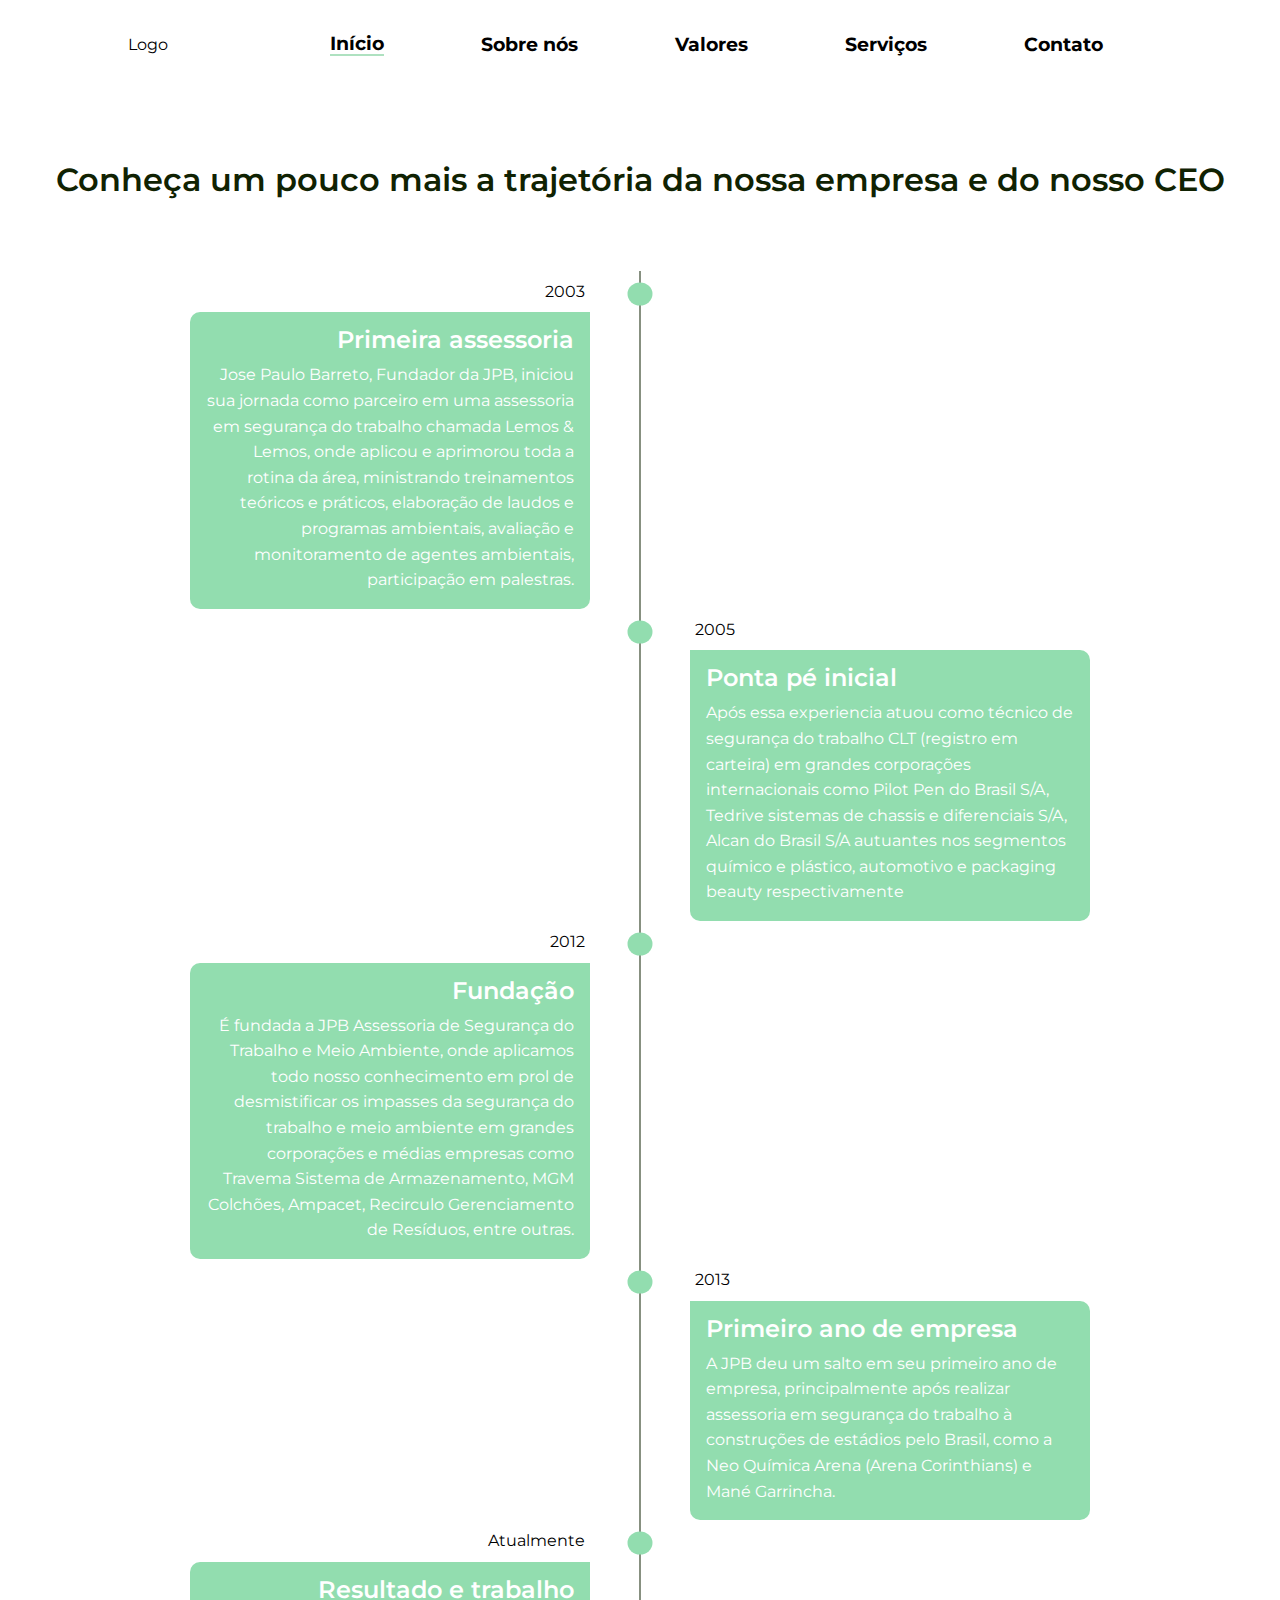
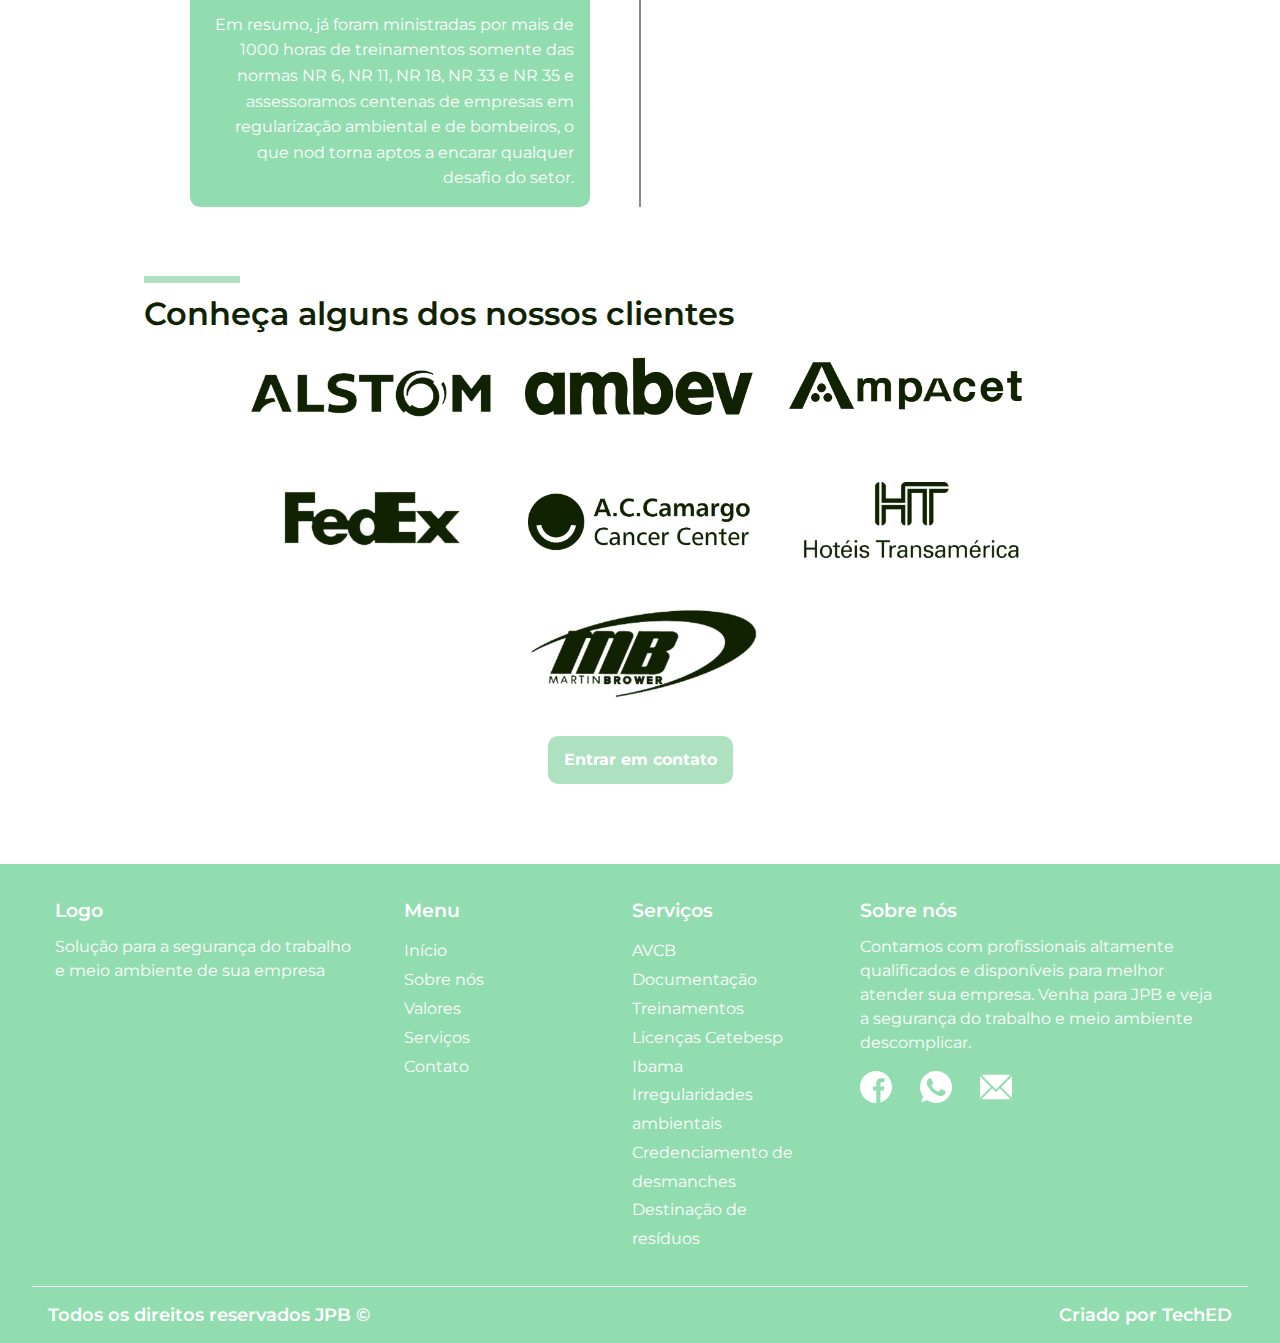
==== about-us.html @ 151aeefc "chore: ajuste no javascript e no footer" ====
<!DOCTYPE html>
<html lang="pt-br">

<head>
    <meta charset="UTF-8">
    <meta name="description"
        content="Segurança do Trabalho e Meio Ambiente é Com a JPB. Treinamentos, Lincenças da Cetesb (Prévia, Instalação, Operação e Dispensa), Ibama, Lei do Desmanche Entre Outros">
    <meta name="keywords" content="HTML, CSS, JavaScript">
    <meta name="author" content="John Doe">
    <meta name="viewport" content="width=device-width, initial-scale=1.0">

    <title>Segurança do Trabalho e Meio Ambiente | JPB</title>

    <!-- Css -->
    <link rel="stylesheet" href="./css/reset.css" />
    <link rel="stylesheet" href="./css/normalize.css" />
    <link rel="stylesheet" href="./css/keyFrame.css" />
    <link rel="stylesheet" href="./css/header.css" />
    <link rel="stylesheet" href="./css/about-us/timeline.css" />
    <link rel="stylesheet" href="./css/about-us/clients.css" />
    <link rel="stylesheet" href="./css/footer.css" />

    <!-- Font -->
    <link rel="preconnect" href="https://fonts.gstatic.com" />
    <link href="https://fonts.googleapis.com/css2?family=Montserrat:wght@400;600;700;800&display=swap"
        rel="stylesheet" />

    <!-- Jquery -->
    <script src="./js/jquery-3.6.0.slim.min.js"></script>

</head>

<body>
    <section class="home" id="home">
        <header class="home__header">
            <a href="" class="menu__logo"><img src="" alt="" />Logo</a>
            <img src="./img/icon/mobile/menu-mobile.svg" alt="" class="menu-mobile">
            <nav class="header__menu">
                <ul class="menu__list">
                    <img src="./img/icon/mobile/close-mobile.svg" class="close-mobile" />
                    <a href="index.html#home" class="list__link active">
                        <li> Início</li>
                    </a>
                    <a href="index.html#about-us" class="list__link">
                        <li> Sobre nós</li>
                    </a>
                    <a href="index.html#value" class="list__link">
                        <li> Valores</li>
                    </a>

                    <li class="list__link service-item">
                        <a href="index.html#service" class="list__link drop-down">Serviços</a>
                        <ul class="sub-list">
                            <a href="home-service.html" class="sub-list__link">
                                <li>Início</li>
                            </a>
                            <a href="avcb.html" class="sub-list__link">
                                <li>AVCB</li>
                            </a>
                            <a href="credenciamento-desmanche.html" class="sub-list__link">
                                <li>Credenciamento de desmanche</li>
                            </a>
                            <a href="destinacao-residuos.html" class="sub-list__link">
                                <li>Destinação de resíduos</li>
                            </a>
                            <a href="documentacao.html" class="sub-list__link">
                                <li>Documentação</li>
                            </a>
                            <a href="treinamento.html" class="sub-list__link">
                                <li>Treinamento</li>
                            </a>
                            <a href="licenca-ibama.html" class="sub-list__link">
                                <li>Licença do Ibama</li>
                            </a>
                            <a href="irregularizacao.html" class="sub-list__link">
                                <li>Irregularidades ambientais</li>
                            </a>
                        </ul>
                    </li>
                    </a>
                    <a href="index.html#contact" class="list__link">
                        <li> Contato</li>
                    </a>
                </ul>
            </nav>
        </header>

        <h2 class="title-pattern title-pattern--timeline">Conheça um pouco mais a trajetória da nossa empresa e do nosso
            CEO</h2>
        <main class="main-content">
            <section class="main-content__timeline">
                <section class="timeline__card">
                    <h2 class="card__data">2003</h2>
                    <section class="card__body">
                        <h2 class="body__title">Primeira assessoria</h2>
                        <p class="body__description">Jose Paulo Barreto, Fundador da JPB, iniciou sua jornada como
                            parceiro em uma assessoria em segurança do trabalho chamada Lemos & Lemos, onde aplicou e
                            aprimorou toda a rotina da área, ministrando treinamentos teóricos e práticos, elaboração de
                            laudos e programas ambientais, avaliação e monitoramento de agentes ambientais, participação
                            em palestras. </p>
                    </section>
                </section>
                <section class="timeline__card">
                    <h2 class="card__data">2005</h2>
                    <section class="card__body">
                        <h2 class="body__title">Ponta pé inicial</h2>
                        <p class="body__description">Após essa experiencia atuou como técnico de segurança do trabalho
                            CLT (registro em carteira) em grandes corporações internacionais como Pilot Pen do Brasil
                            S/A, Tedrive sistemas de chassis e diferenciais S/A, Alcan do Brasil S/A autuantes nos
                            segmentos químico e plástico, automotivo e packaging beauty respectivamente
                        </p>
                    </section>
                </section>
                <section class="timeline__card">
                    <h2 class="card__data">2012</h2>
                    <section class="card__body">
                        <h2 class="body__title">Fundação</h2>
                        <p class="body__description">É fundada a JPB Assessoria de Segurança do Trabalho e Meio
                            Ambiente, onde aplicamos todo nosso conhecimento em prol de desmistificar os impasses da
                            segurança do trabalho e meio ambiente em grandes corporações e médias empresas como Travema
                            Sistema de Armazenamento, MGM Colchões, Ampacet, Recirculo Gerenciamento de Resíduos, entre
                            outras.</p>
                    </section>
                </section>
                <section class="timeline__card">
                    <h2 class="card__data">2013</h2>
                    <section class="card__body">
                        <h2 class="body__title">Primeiro ano de empresa</h2>
                        <p class="body__description">A JPB deu um salto em seu primeiro ano de empresa, principalmente
                            após realizar assessoria em segurança do trabalho à construções de estádios pelo Brasil,
                            como a Neo Química Arena (Arena Corinthians) e Mané Garrincha.</p>
                    </section>
                </section>
                <section class="timeline__card">
                    <h2 class="card__data">Atualmente</h2>
                    <section class="card__body">
                        <h2 class="body__title">Resultado e trabalho</h2>
                        <p class="body__description">Em resumo, já foram ministradas por mais de 1000 horas de
                            treinamentos somente das normas NR 6, NR 11, NR 18, NR 33 e NR 35 e assessoramos centenas de
                            empresas em regularização ambiental e de bombeiros, o que nod torna aptos a encarar qualquer
                            desafio do setor.</p>
                    </section>
                </section>
            </section>
        </main>

        <section class="clients">
            <h2 class="title-pattern title-pattern--clients">Conheça alguns dos nossos clientes</h2>

            <section class="clients__container">
                <img src="./img/clients-brand/altom.png" alt="" class="clients-brand">
                <img src="./img/clients-brand/ambev.png" alt="" class="clients-brand">
                <img src="./img/clients-brand/ampacet.png" alt="" class="clients-brand">
                <img src="./img/clients-brand/feed-ex.png" alt="" class="clients-brand">
                <img src="./img/clients-brand/hospital-acc.png" alt="" class="clients-brand">
                <img src="./img/clients-brand/hoteis-transamerica.png" alt="" class="clients-brand">
                <img src="./img/clients-brand/martim-brower.png" alt="" class="clients-brand">
            </section>


            <a href="index.html#contact" class="button-pattern button-pattern--about-us">Entrar em contato</a>

        </section>

        <footer class="footer">
            <section class="footer__content-menu">

                <section class="content-menu__brand">
                    <h2 class="footer-title">Logo</h2>
                    <p class="brand__description">Solução para a segurança do trabalho e meio ambiente de sua empresa
                    </p>
                    <section class="content-menu__maps">
                        <h2 class="footer-title footer-title--maps">Endereço</h2>
                        <iframe
                            src="https://www.google.com/maps/embed?pb=!1m14!1m8!1m3!1d14643.321153168095!2d-46.396999!3d-23.430497!3m2!1i1024!2i768!4f13.1!3m3!1m2!1s0x94ce628173f02871%3A0x177c3ccf1d4aee9c!2sEstrada%20Mun.%2C%20500%20-%20%C3%81gua%20Chata%2C%20Guarulhos%20-%20SP%2C%2007251-300!5e0!3m2!1spt-BR!2sbr!4v1623853688260!5m2!1spt-BR!2sbr"
                            width="100%" height="100%" allowfullscreen="" loading="lazy"></iframe>
                    </section>
                </section>

                <ul class="content-menu__list-menu">
                    <h2 class="footer-title">Menu</h2>
                    <a href="#home" class="list-menu__link list-menu__link--footer">
                        <li>Início</li>
                    </a>
                    <a href="#about-us" class="list-menu__link list-menu__link--footer">
                        <li>Sobre nós</li>
                    </a>
                    <a href="#value" class="list-menu__link list-menu__link--footer">
                        <li>Valores</li>
                    </a>
                    <a href="#service" class="list-menu__link list-menu__link--footer">
                        <li>Serviços</li>
                    </a>
                    <a href="#contact" class="list-menu__link list-menu__link--footer">
                        <li>Contato</li>
                    </a>
                </ul>

                <ul class="content-menu__list-menu content-menu__list-menu--footer">
                    <h2 class="footer-title">Serviços</h2>
                    <a href="avcb.html" class="list-menu__link list-menu__link--footer">
                        <li>AVCB</li>
                    </a>
                    <a href="documentacao.html" class="list-menu__link list-menu__link--footer">
                        <li>Documentação</li>
                    </a>
                    <a href="treinamento.html" class="list-menu__link list-menu__link--footer">
                        <li>Treinamentos</li>
                    </a>
                    <a href="licenca-cetesb.html" class="list-menu__link list-menu__link--footer">
                        <li>Licenças Cetebesp</li>
                    </a>
                    <a href="licenca-ibama.html" class="list-menu__link list-menu__link--footer">
                        <li>Ibama</li>
                    </a>
                    <a href="irregularizacao.html" class="list-menu__link list-menu__link--footer">
                        <li>Irregularidades ambientais</li>
                    </a>
                    <a href="credenciamento-desmanche.html" class="list-menu__link list-menu__link--footer">
                        <li>Credenciamento de desmanches</li>
                    </a>
                    <a href="destinacao-residuos.html" class="list-menu__link list-menu__link--footer">
                        <li>Destinação de resíduos</li>
                    </a>
                </ul>

                <section class="content-menu__social">
                    <h2 class="footer-title">Sobre nós</h2>
                    <p class="social-description">Contamos com profissionais altamente qualificados e
                        disponíveis para melhor atender sua empresa. Venha para JPB e veja a segurança do trabalho e
                        meio
                        ambiente descomplicar.
                    </p>

                    <section class="info__container-social info__container-social--footer">
                        <a href="">
                            <img src="./img/icon/contact/facebook.svg" alt="" class="social__icon social__icon--footer">
                        </a>
                        <a href="">
                            <img src="./img/icon/contact/whatsapp.svg" alt="" class="social__icon social__icon--footer">
                        </a>
                        <a href="">
                            <img src="./img/icon/contact/email.svg" alt="" class="social__icon social__icon--footer">
                        </a>
                    </section>

                </section>
            </section>

            <section class="footer__copyright">
                <h3 class="footer-copy">Todos os direitos reservados JPB &#169;</h3>
                <a href="https://teched.net.br" class="footer-copy" target="_blank">Criado por TechED</a>
            </section>
        </footer>

        <script src="./js/menu-mobile.js"></script>

</body>

</html>
---- css/keyFrame.css ----
@keyframes opacity-animation {
    0% {
        opacity: 0;
    }
    100% {
        opacity: 1;
    }
}

@keyframes slide-top {
    0% {
        -webkit-transform: translateY(-100px);
        transform: translateY(-100px);
        opacity: 0;
    }
    100% {
        -webkit-transform: translateY(0);
        transform: translateY(0);
        display: inherit;
    }
}

@keyframes slide-bottom {
    0% {
        -webkit-transform: translateY(100px);
        transform: translateY(100px);
    }
    100% {
        -webkit-transform: translateY(0);
        transform: translateY(0);
    }
}

@keyframes slide-bottom-position {
    0% {
        -webkit-top: 80%;
        top: 80%;
    }
    100% {
        -webkit-top: 93%;
        top: 93%;
    }
}

@keyframes slide-fwd-top {
    0% {
        transform: translateZ(160px) translateY(-100px);
    }
    100% {
        transform: translateZ(0) translateY(0);
    }
}

@keyframes tracking-in-expand-fwd {
    0% {
        letter-spacing: -0.5em;
        -webkit-transform: translateZ(-700px);
        transform: translateZ(-700px);
        opacity: 0;
    }
    40% {
        opacity: 0.6;
    }
    100% {
        -webkit-transform: translateZ(0);
        transform: translateZ(0);
        opacity: 1;
    }
}

@keyframes focus-in-expand {
    0% {
        letter-spacing: -0.5em;
        -webkit-filter: blur(12px);
        filter: blur(12px);
        opacity: 0;
    }
    100% {
        -webkit-filter: blur(0px);
        filter: blur(0px);
        opacity: 1;
    }
}

@keyframes slide-left {
    0% {
        -webkit-transform: translateX(-100px);
        transform: translateX(-100px);
    }
    100% {
        -webkit-transform: translateX(0);
        transform: translateX(0);
    }
}

@keyframes slide-right {
    0% {
        -webkit-transform: translateX(35px);
        transform: translateX(35px);
    }
    100% {
        -webkit-transform: translateX(0);
        transform: translateX(0);
    }
}

@media only screen and (max-width: 900px) {
    @keyframes slide-fwd-top {
        0% {
            transform: translateZ(110px) translateY(-10px);
        }
        100% {
            transform: translateZ(0) translateY(0);
        }
    }
}
---- css/header.css ----
.home {
    width: 100%;
    height: 100%;
    position: relative;
}

.home__header {
    width: 80%;
    height: 10%;
    margin: 0 auto;
    display: flex;
    align-items: center;
    justify-content: space-between;
}

.home__header--fixed {
    position: fixed;
    top: 0;
    left: 0;
    width: 100%;
    background-color: #fff;
    padding: 0 1rem;
    z-index: 1;
    animation: opacity-animation 1s ease-in-out alternate;
    box-shadow: rgba(50, 50, 93, 0.25) 0px 6px 12px -2px, rgba(0, 0, 0, 0.3) 0px 3px 7px -3px;
}

.menu__logo {
    width: 10%;
}

.header__menu {
    width: 85%;
    height: 100%;
}

.menu__list {
    width: 100%;
    min-width: 38rem;
    height: 100%;
    display: flex;
    align-items: center;
    justify-content: space-around;
    position: relative;
}

.list__link {
    font-size: 1.2rem;
    font-weight: 700;
}

.menu-mobile, .close-mobile {
    display: none;
}

.service-item {
    position: relative;
}

.sub-list {
    display: none;
    box-sizing: border-box;
    width: 20rem;
    height: auto;
    padding: 1rem;
    box-shadow: rgba(0, 0, 0, 0.1) 0px 4px 12px;
    border-radius: 15px;
    background-color: #fff;
    position: absolute;
    top: 1.5rem;
    left: 0;
    z-index: 1;
}

.sub-list__link {
    line-height: 2rem;
}

.sub-list__link li {
    transition: all .5s ease;
    border-left: 2px solid #fff;
    font-weight: normal;
    font-size: 1rem;
}

.sub-list__link li:hover {
    padding-left: 5px;
    border-left: 2px solid #102202;
    font-weight: 600;
}

@media only screen and (max-width: 900px) {
    .home {
        background-image: url(../img/background-home-mobile.png);
    }
    .home__header {
        width: 90%;
    }
    .header__menu {
        position: fixed;
        right: -9999px;
        top: 0;
        background-color: #fff;
        z-index: 1;
        transition: all 1s ease-in-out;
        box-shadow: rgba(60, 64, 67, 0.3) 0px 1px 2px 0px, rgba(60, 64, 67, 0.15) 0px 1px 3px 1px;
        z-index: 1;
    }
    .menu-mobile {
        display: inherit;
        width: 2.5rem;
    }
    .close-mobile {
        display: inherit;
        width: 1.3rem;
        position: absolute;
        left: 1.7rem;
        top: 1.7rem;
    }
    .home__header--fixed {
        box-sizing: border-box;
        width: 100%;
        padding: 0 1rem;
    }
    .menu__list {
        width: 100%;
        min-width: auto;
        height: 100%;
        flex-direction: column;
        background-color: #fff;
        position: relative;
    }
}
---- css/about-us/timeline.css ----
.title-pattern--timeline {
    text-align: center;
    margin: 5rem auto;
    -webkit-animation: focus-in-expand 1s cubic-bezier(0.250, 0.460, 0.450, 0.940) both;
    animation: focus-in-expand 1s cubic-bezier(0.250, 0.460, 0.450, 0.940) both;
}

.title-pattern--timeline::before {
    display: none;
}

.main-content__timeline {
    width: 900px;
    height: auto;
    position: relative;
    -webkit-animation: slide-fwd-top 0.45s cubic-bezier(0.250, 0.460, 0.450, 0.940) both;
    animation: slide-fwd-top 0.45s cubic-bezier(0.250, 0.460, 0.450, 0.940) both;
}

.main-content__timeline::before {
    content: '';
    width: 1px;
    height: 100%;
    position: absolute;
    top: 0;
    left: 50%;
    transform: translateX(-50%);
    background-color: #102202;
}

.timeline__card {
    width: 25rem;
    height: auto;
    position: relative;
}

.timeline__card::after {
    content: '';
    width: 25px;
    height: 23px;
    border-radius: 50%;
    background-color: #92ddaf;
    position: absolute;
    top: 0;
    right: 0;
}

.timeline__card:nth-child(odd)::after {
    transform: translate(50%, 50%);
    right: -50px;
}

.timeline__card:nth-child(even)::after {
    transform: translate(50%, 50%);
    left: -75px;
}

.timeline__card:nth-child(odd) {
    float: left;
    clear: both;
}

.timeline__card:nth-child(odd) .card__body {
    border-radius: 10px 0 10px 10px;
    text-align: right;
}

.timeline__card:nth-child(even) .card__body {
    border-radius: 0 10px 10px 10px;
}

.timeline__card:nth-child(even) {
    float: right;
    clear: both;
}

.card__data {
    margin: .8rem 5px;
}

.timeline__card:nth-child(odd) .card__data {
    text-align: right;
}

.card__body {
    box-sizing: border-box;
    width: 100%;
    height: 95%;
    padding: 1rem;
    color: #fff;
    background-color: #92ddaf;
}

.body__title {
    font-size: 1.5rem;
    font-weight: 600;
    margin-bottom: 10px;
}

.body__description {
    font-size: 1rem;
    line-height: 1.6rem;
}

@media only screen and (max-width: 920px) {
    .main-content__timeline {
        width: 100%;
        height: auto;
        display: flex;
        flex-direction: column;
        justify-content: center;
        align-items: center;
        gap: 1rem 0;
    }
    .main-content__timeline::before {
        display: none;
    }
    .timeline__card {
        width: 95%;
    }
    .card__data {
        font-size: 1rem;
    }
    .timeline__card::after {
        display: none;
    }
    .timeline__card:nth-child(odd), .timeline__card:nth-child(even) {
        float: none;
    }
    .timeline__card:nth-child(odd) .card__body, .timeline__card:nth-child(even) .card__body {
        border-radius: 10px;
        text-align: left;
    }
    .timeline__card:nth-child(odd) .card__data {
        text-align: left;
    }
    .title-pattern--timeline, .title-pattern--clients {
        font-size: 1.5rem;
        line-height: 1.8rem;
        text-align: center;
        margin: 1rem auto;
        animation: none;
    }
}
---- css/about-us/clients.css ----
.clients {
    box-sizing: border-box;
    width: 80%;
    height: auto;
    padding: 1rem;
    margin: 2rem auto;
}

.clients__container {
    width: 100%;
    height: auto;
    display: flex;
    flex-wrap: wrap;
    justify-content: center;
    align-items: center;
    gap: 1.8rem;
}

.clients-brand {
    width: 15rem;
    transition: all .5s ease-in-out;
}

.clients-brand:hover {
    cursor: pointer;
    transform: scale(1.2);
}

.button-pattern--about-us {
    border-radius: 10px;
    margin: 2rem auto;
}

@media only screen and (max-width: 920px) {
    .title-pattern--clients::before {
        display: none;
    }
    .clients-brand {
        width: 10rem;
    }
    .clients {
        padding: 0;
        margin: 2rem auto;
    }
}
---- css/footer.css ----
.footer {
    width: 100%;
    height: auto;
    line-height: 1.5rem;
    color: #fff;
    background-color: #92ddaf;
}

.footer-title {
    font-size: 1.2rem;
    font-weight: 600;
    margin-bottom: .8rem;
}

.footer-title--maps {
    margin: 0;
    margin-top: .8rem;
    display: none;
}

.content-menu__maps {
    width: 100%;
    height: 100%;
}

.footer__content-menu {
    box-sizing: border-box;
    width: 95%;
    height: auto;
    padding: 2rem 0;
    margin: 0 auto;
    display: flex;
    align-items: baseline;
    justify-content: space-around;
}

.content-menu__brand {
    width: 25%;
    height: auto;
}

.content-menu__list-menu {
    width: 15%;
    line-height: 1.8rem;
}

.content-menu__social {
    width: 30%;
}

.info__container-social--footer {
    width: 100%;
    padding: 1rem 0;
    justify-content: flex-start;
}

.social__icon--footer {
    width: 2rem;
    margin-right: 1.5rem;
}

.footer__copyright {
    box-sizing: border-box;
    width: 95%;
    margin: 0 auto;
    padding: 1rem;
    display: flex;
    justify-content: space-between;
    text-align: center;
    border-top: 1px solid #fff;
}

.footer-copy {
    font-size: 1.1rem;
    font-weight: 600;
}

@media only screen and (max-width: 900px) {
    .footer-title {
        width: 100%;
        margin: .2rem 0;
    }
    .brand__description {
        font-size: 1rem;
    }
    .list-menu__link--footer {
        font-size: 1rem;
    }
    .footer__content-menu {
        padding: 1rem 0;
        flex-direction: column;
        align-items: center;
        justify-content: center;
    }
    .content-menu__brand {
        width: 100%;
    }
    .content-menu__list-menu {
        width: 100%;
        display: flex;
        flex-wrap: wrap;
        justify-content: flex-start;
        gap: 0 1rem;
    }
    .footer-title--maps {
        display: inherit;
    }
    .content-menu__maps {
        height: auto;
    }
    .footer-copy {
        font-size: 1rem;
    }
    .content-menu__social {
        width: 100%;
    }
    .info__container-social--footer {
        justify-content: space-around;
    }
    .footer__copyright {
        flex-direction: column;
        padding: 1rem 0;
    }
    .content-menu__list-menu--footer {
        justify-content: space-between;
    }
    .list-menu__link--footer:nth-child(3) {
        order: 7;
    }
    .list-menu__link--footer:nth-child(7) {
        order: 1;
    }
    .social-description {
        font-size: 1rem;
    }
}
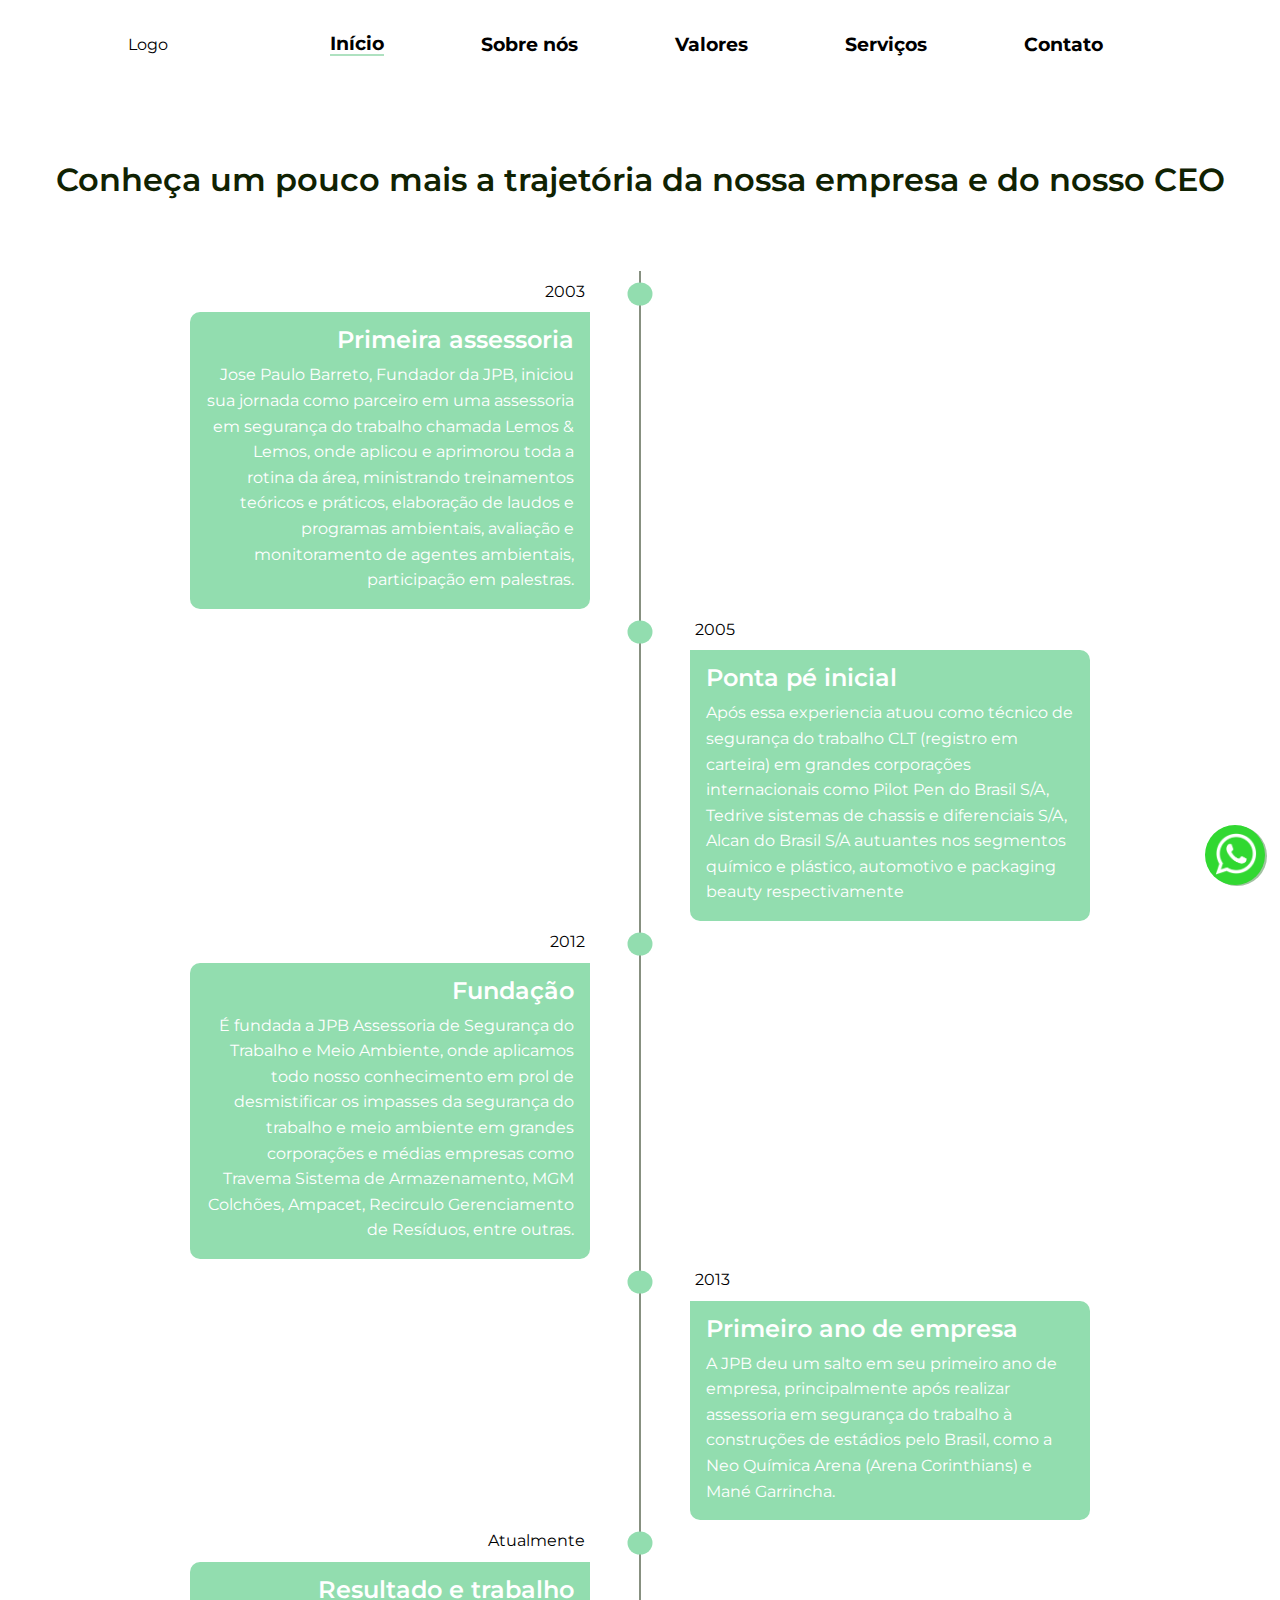
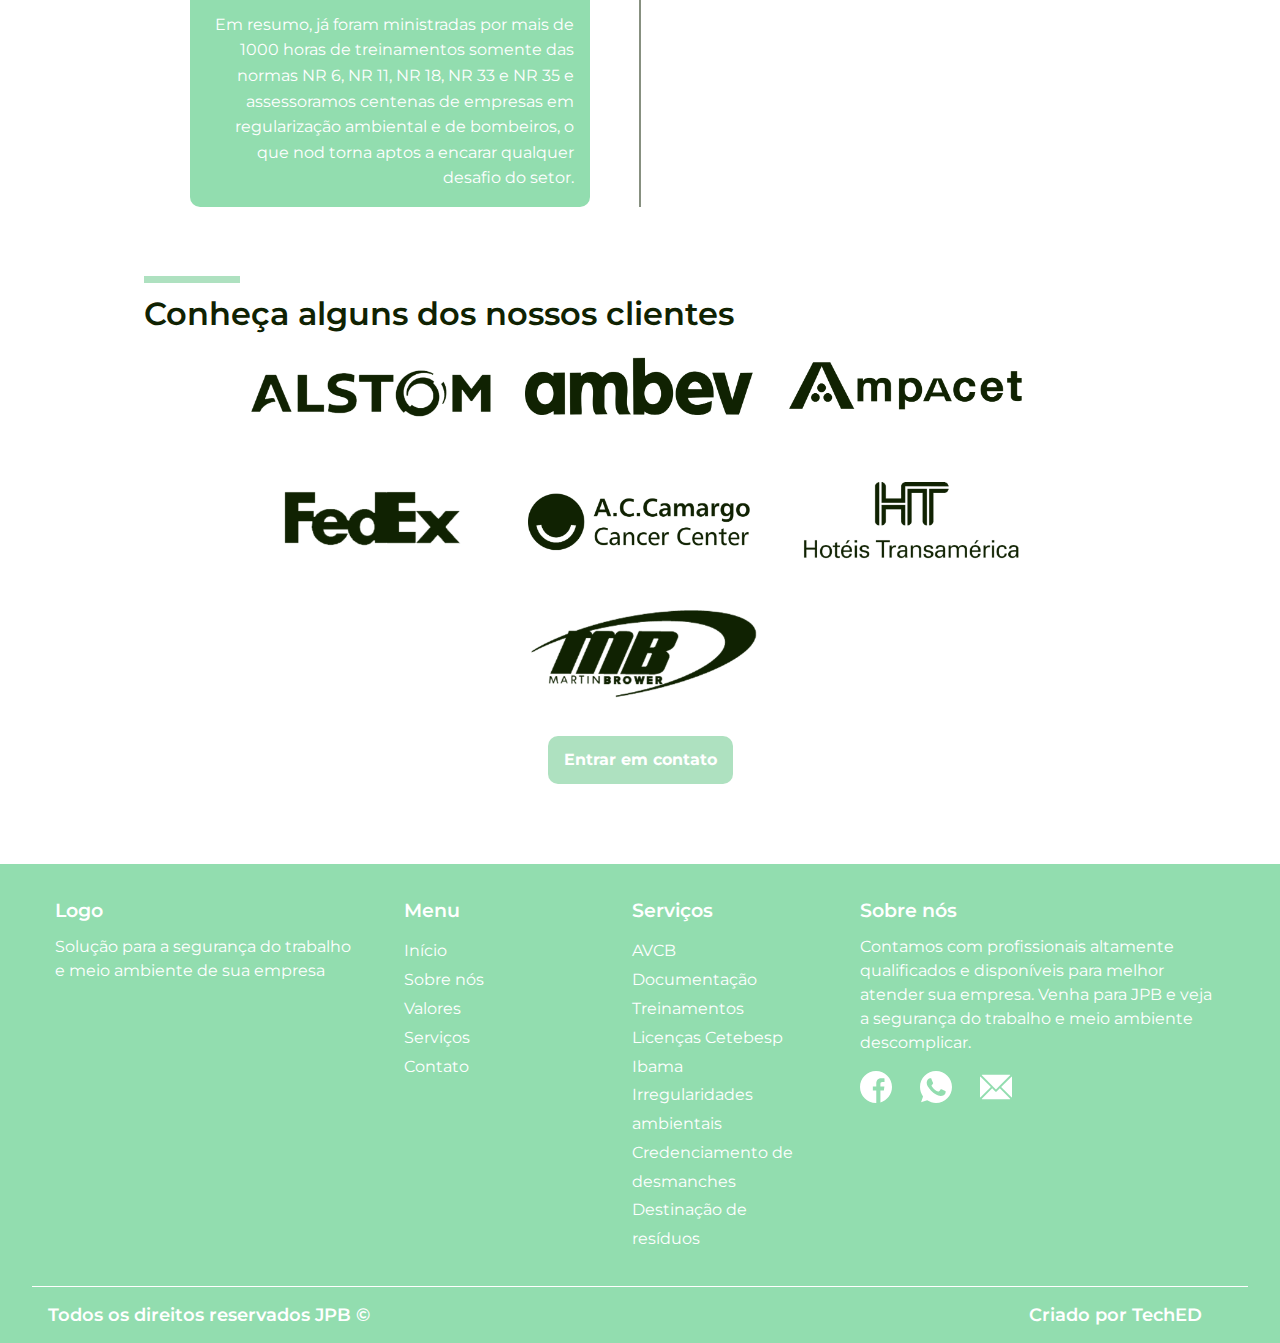
==== commit 94db157e: "adquações textos e SEO" ====
--- a/about-us.html
+++ b/about-us.html
@@ -5,8 +5,8 @@
     <meta charset="UTF-8">
     <meta name="description"
         content="Segurança do Trabalho e Meio Ambiente é Com a JPB. Treinamentos, Lincenças da Cetesb (Prévia, Instalação, Operação e Dispensa), Ibama, Lei do Desmanche Entre Outros">
-    <meta name="keywords" content="HTML, CSS, JavaScript">
-    <meta name="author" content="John Doe">
+    <meta name="keywords" content="JPB Seguran do Trabalho e Meio Ambiente">
+    <meta name="author" content="TechED">
     <meta name="viewport" content="width=device-width, initial-scale=1.0">
 
     <title>Segurança do Trabalho e Meio Ambiente | JPB</title>
@@ -63,16 +63,16 @@
                             <a href="destinacao-residuos.html" class="sub-list__link">
                                 <li>Destinação de resíduos</li>
                             </a>
-                            <a href="documentacao.html" class="sub-list__link">
+                            <a href="documentacao-seguranca-trabalho.html" class="sub-list__link">
                                 <li>Documentação</li>
                             </a>
-                            <a href="treinamento.html" class="sub-list__link">
+                            <a href="treinamento-seguranca-trabalho.html" class="sub-list__link">
                                 <li>Treinamento</li>
                             </a>
                             <a href="licenca-ibama.html" class="sub-list__link">
                                 <li>Licença do Ibama</li>
                             </a>
-                            <a href="irregularizacao.html" class="sub-list__link">
+                            <a href="irregularidade-ambiental.html" class="sub-list__link">
                                 <li>Irregularidades ambientais</li>
                             </a>
                         </ul>
@@ -201,10 +201,10 @@
                     <a href="avcb.html" class="list-menu__link list-menu__link--footer">
                         <li>AVCB</li>
                     </a>
-                    <a href="documentacao.html" class="list-menu__link list-menu__link--footer">
+                    <a href="documentacao-seguranca-trabalho.html" class="list-menu__link list-menu__link--footer">
                         <li>Documentação</li>
                     </a>
-                    <a href="treinamento.html" class="list-menu__link list-menu__link--footer">
+                    <a href="treinamento-seguranca-trabalho.html" class="list-menu__link list-menu__link--footer">
                         <li>Treinamentos</li>
                     </a>
                     <a href="licenca-cetesb.html" class="list-menu__link list-menu__link--footer">
@@ -213,7 +213,7 @@
                     <a href="licenca-ibama.html" class="list-menu__link list-menu__link--footer">
                         <li>Ibama</li>
                     </a>
-                    <a href="irregularizacao.html" class="list-menu__link list-menu__link--footer">
+                    <a href="irregularidade-ambiental.html" class="list-menu__link list-menu__link--footer">
                         <li>Irregularidades ambientais</li>
                     </a>
                     <a href="credenciamento-desmanche.html" class="list-menu__link list-menu__link--footer">
@@ -253,6 +253,8 @@
             </section>
         </footer>
 
+        <div class="whatsapp-tag"></div>
+
         <script src="./js/menu-mobile.js"></script>
 
 </body>
--- a/css/footer.css
+++ b/css/footer.css
@@ -70,6 +70,10 @@
     border-top: 1px solid #fff;
 }
 
+.footer__copyright > a{
+    padding-right: 30px;
+}
+
 .footer-copy {
     font-size: 1.1rem;
     font-weight: 600;
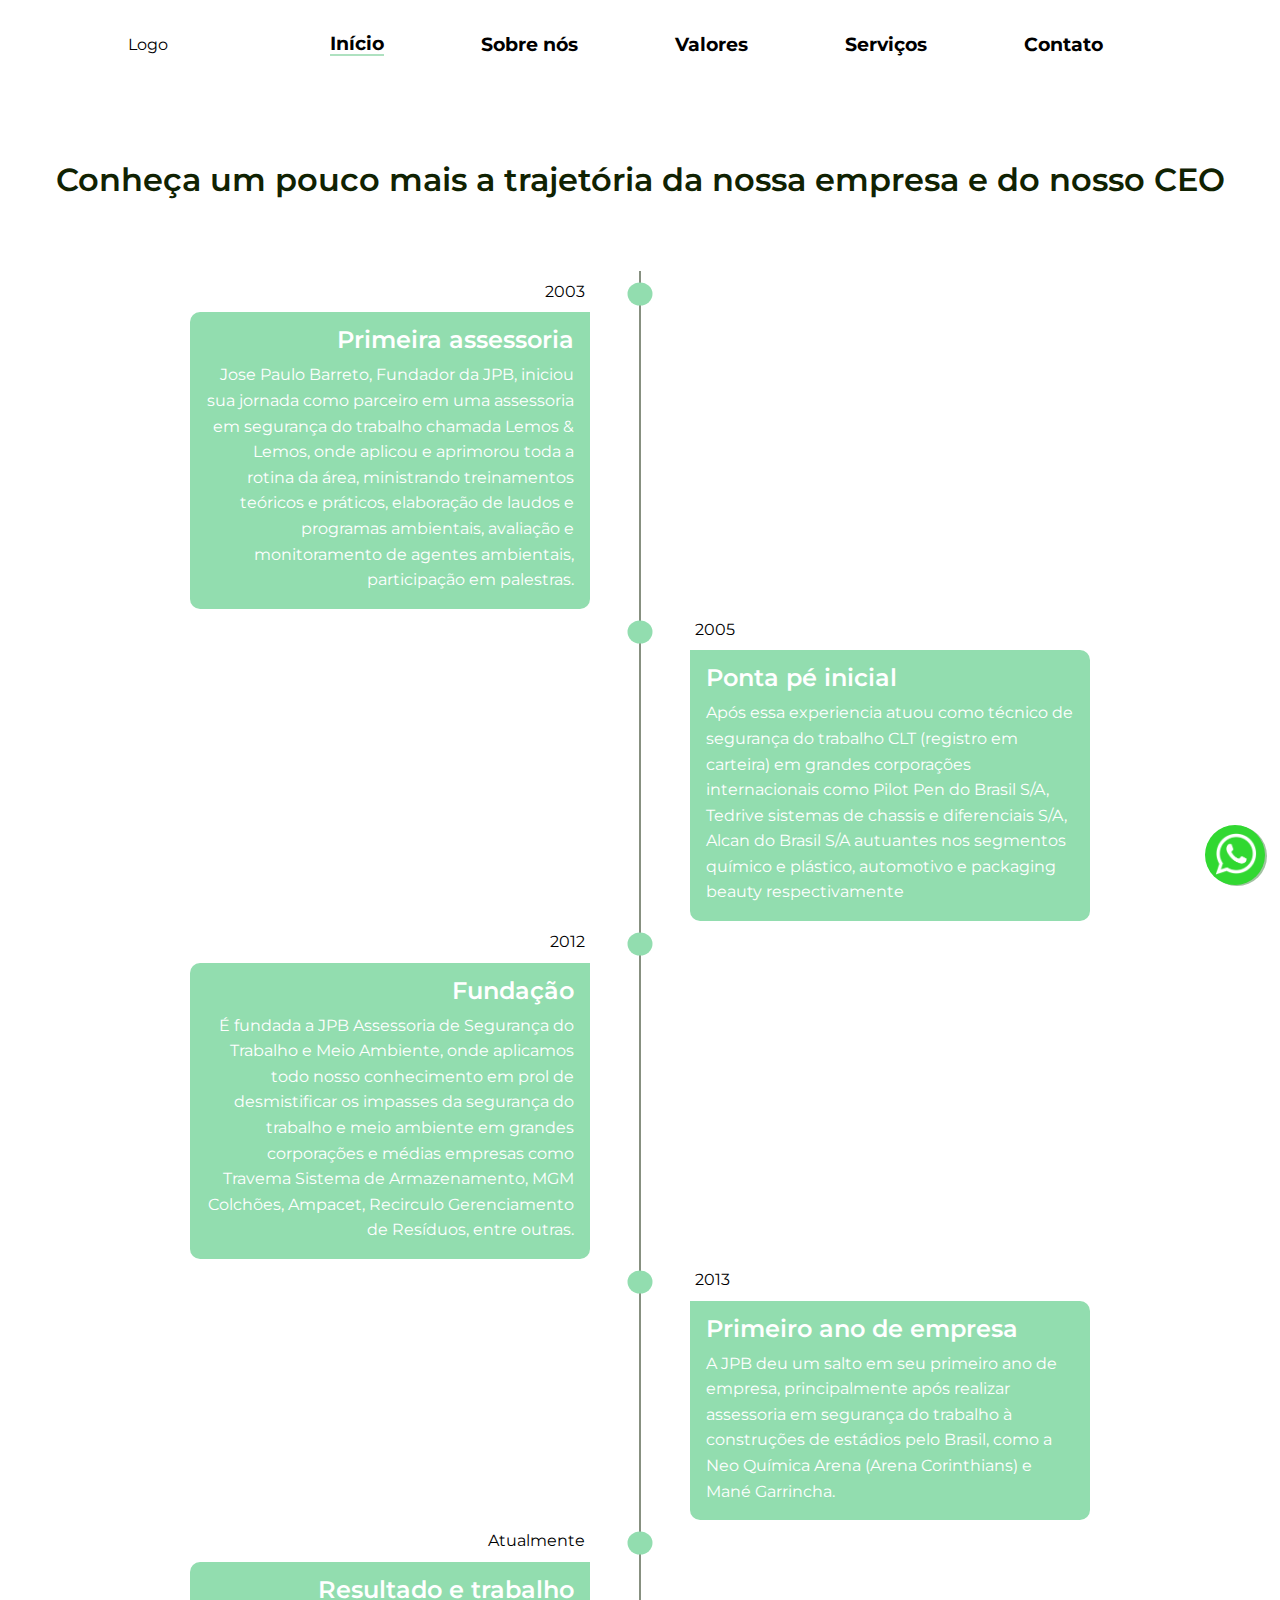
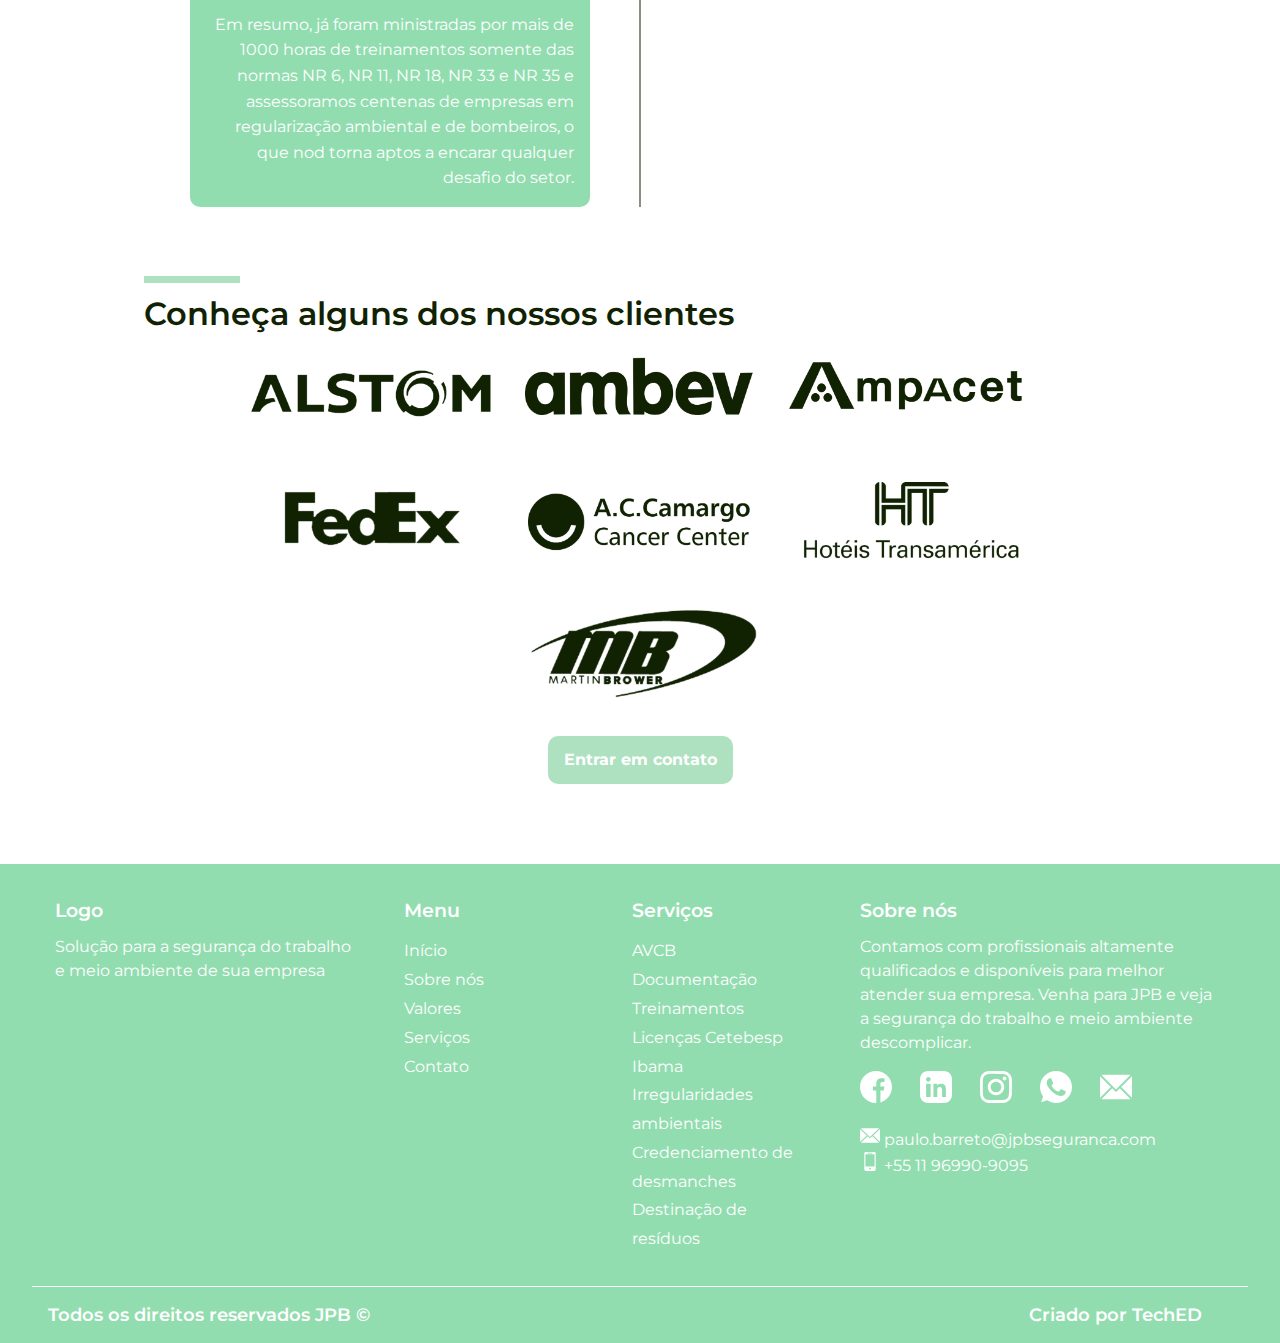
==== commit 9e0cd127: "adicionando robot.txt e redes sociais" ====
--- a/about-us.html
+++ b/about-us.html
@@ -233,17 +233,34 @@
                     </p>
 
                     <section class="info__container-social info__container-social--footer">
-                        <a href="">
+                        <a href="https://www.facebook.com/JPB-108617468153739" target="blank">
                             <img src="./img/icon/contact/facebook.svg" alt="" class="social__icon social__icon--footer">
                         </a>
-                        <a href="">
+                        <a href="https://www.linkedin.com/company/jpb-seguran%C3%A7a-do-trabalho/about/?viewAsMember=true" target="blank">
+                            <img src="./img/icon/contact/linkedin.svg" alt="" class="social__icon social__icon--footer">
+                        </a>
+                        <a href="https://www.instagram.com/jpbseguranca/" target="blank">
+                            <img src="./img/icon/contact/instagram.svg" alt="" class="social__icon social__icon--footer">
+                        </a>
+                        <a href="tel:+5511969909095" target="blank">
                             <img src="./img/icon/contact/whatsapp.svg" alt="" class="social__icon social__icon--footer">
                         </a>
-                        <a href="">
+                        <a href="mailto:paulo.barreto@jpbseguranca.com" target="blank">
                             <img src="./img/icon/contact/email.svg" alt="" class="social__icon social__icon--footer">
                         </a>
                     </section>
-
+                    <div class="links-written">
+                        <a href="mailto:paulo.barreto@jpbseguranca.com">
+                            <img src="./img/icon/contact/email.svg" alt="" class="email-written-icon">
+                            <span>paulo.barreto@jpbseguranca.com</span>
+                        </a>
+                    </div>
+                    <div class="links-written">
+                        <a href="tel:+5511969909095" >
+                            <img src="./img/icon/contact/cell-phone.svg" alt="" class="phone-written-icon">
+                            <span>+55 11 96990-9095</span>
+                        </a>
+                    </div>
                 </section>
             </section>
 
--- a/css/keyFrame.css
+++ b/css/keyFrame.css
@@ -104,6 +104,21 @@
     }
 }
 
+@keyframes message-status-animation {
+    0% {
+        display: initial;
+        opacity: 1;
+    }
+    75% {
+        display: initial;
+        opacity: 1;
+    }
+    100% {
+        opacity: 0;
+        display: none;
+    }
+}
+
 @media only screen and (max-width: 900px) {
     @keyframes slide-fwd-top {
         0% {
--- a/css/footer.css
+++ b/css/footer.css
@@ -79,6 +79,16 @@
     font-weight: 600;
 }
 
+.email-written-icon{
+    width: 1.2rem;
+}
+.phone-written-icon{
+    width: 1.2rem;
+}
+.links-written{
+    width: 100%;
+}
+
 @media only screen and (max-width: 900px) {
     .footer-title {
         width: 100%;
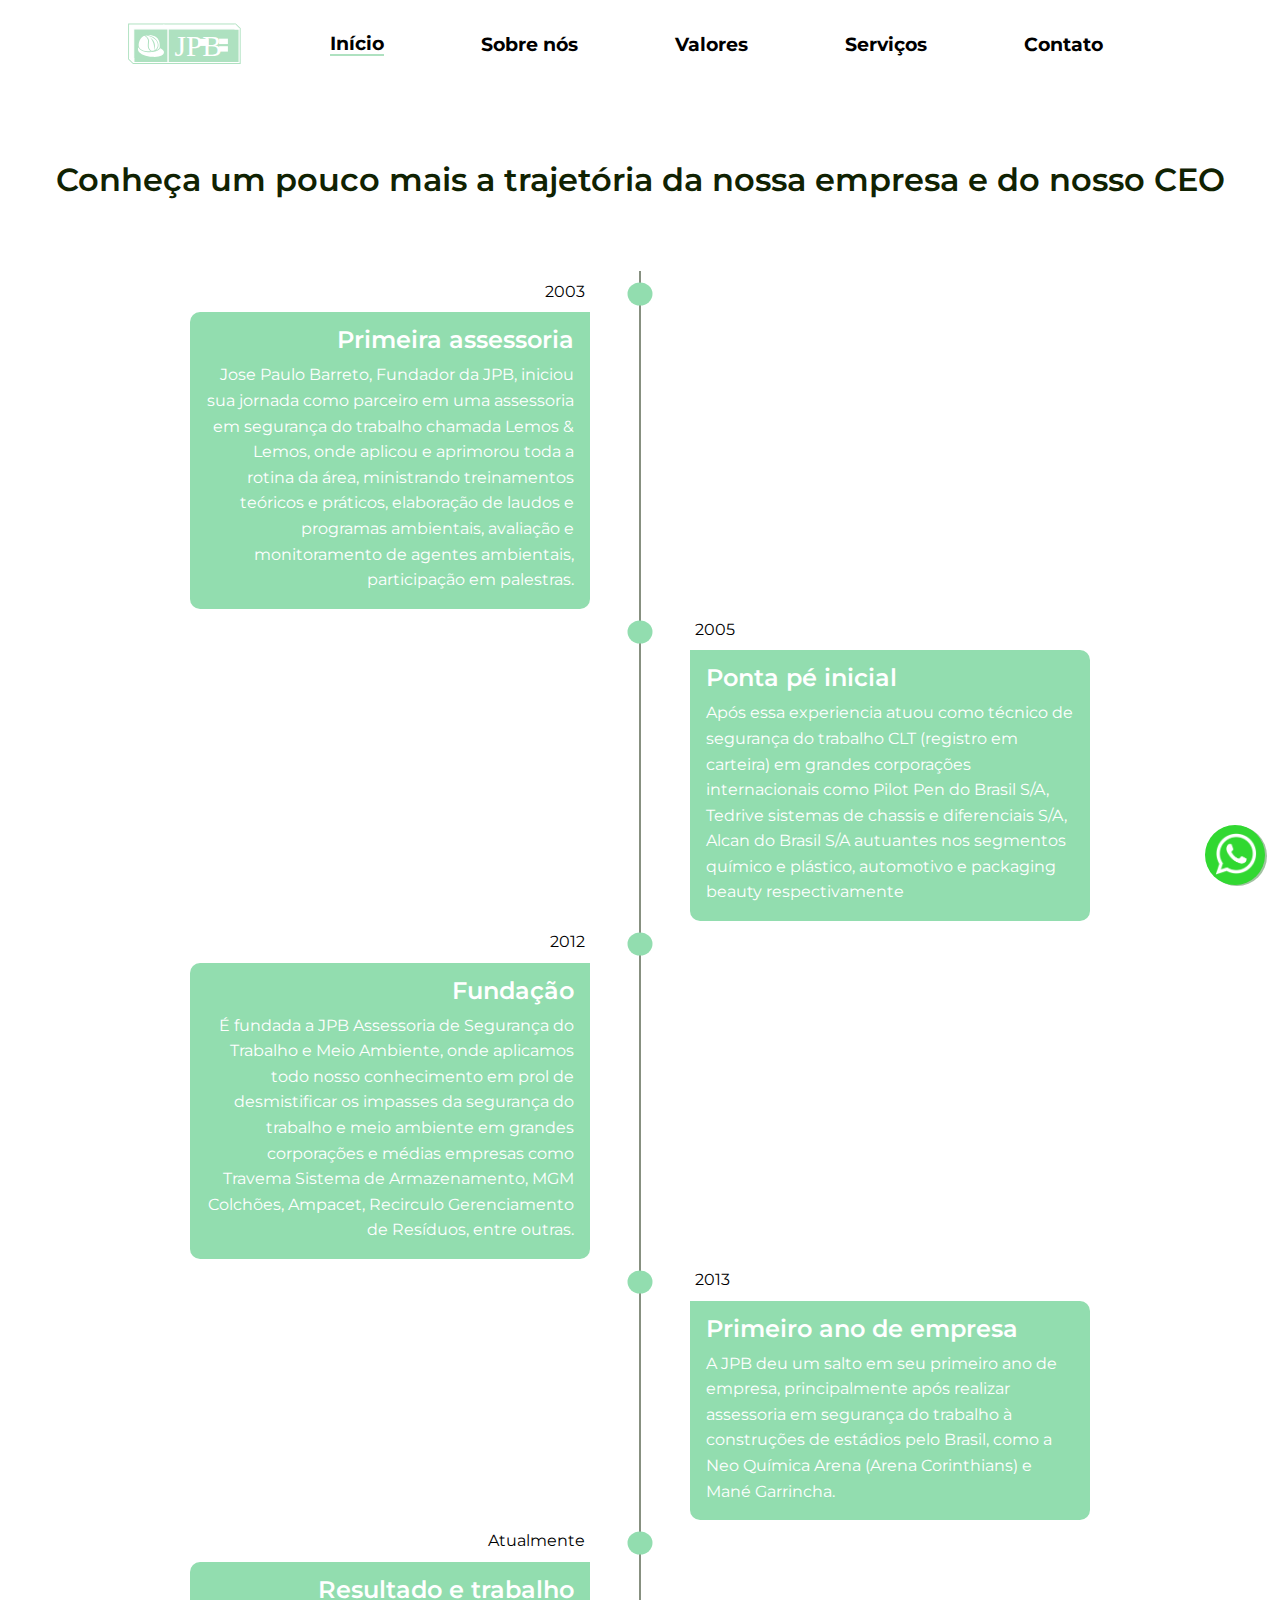
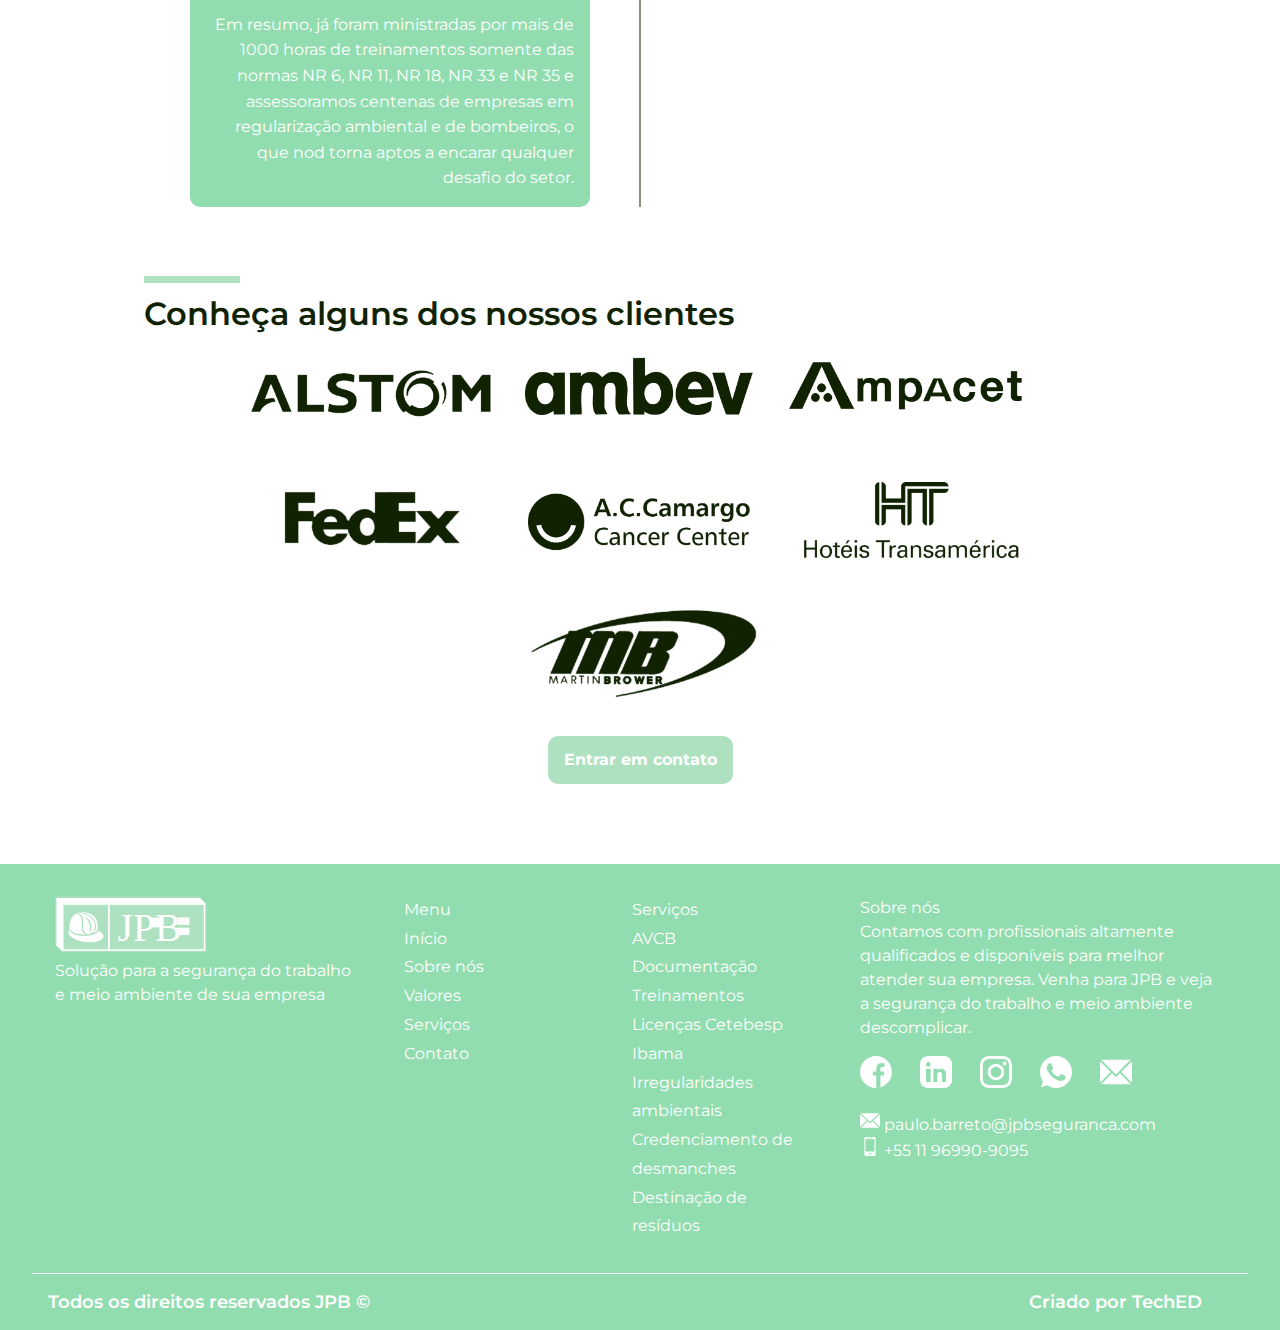
==== commit 34e8b7ca: "chore: inserindo logo nas paginas" ====
--- a/about-us.html
+++ b/about-us.html
@@ -12,13 +12,8 @@
     <title>Segurança do Trabalho e Meio Ambiente | JPB</title>
 
     <!-- Css -->
-    <link rel="stylesheet" href="./css/reset.css" />
-    <link rel="stylesheet" href="./css/normalize.css" />
-    <link rel="stylesheet" href="./css/keyFrame.css" />
-    <link rel="stylesheet" href="./css/header.css" />
-    <link rel="stylesheet" href="./css/about-us/timeline.css" />
-    <link rel="stylesheet" href="./css/about-us/clients.css" />
-    <link rel="stylesheet" href="./css/footer.css" />
+    <link rel="stylesheet" href="css/main-styles.css">
+    <link rel="stylesheet" href="./css/about-us/style.css" />
 
     <!-- Font -->
     <link rel="preconnect" href="https://fonts.gstatic.com" />
@@ -33,7 +28,7 @@
 <body>
     <section class="home" id="home">
         <header class="home__header">
-            <a href="" class="menu__logo"><img src="" alt="" />Logo</a>
+            <a href="" class="menu__logo"><img src="./img/logo.svg" alt="" class="header__logo"/></a>
             <img src="./img/icon/mobile/menu-mobile.svg" alt="" class="menu-mobile">
             <nav class="header__menu">
                 <ul class="menu__list">
@@ -166,7 +161,7 @@
             <section class="footer__content-menu">
 
                 <section class="content-menu__brand">
-                    <h2 class="footer-title">Logo</h2>
+                    <img src="./img/logo.svg" alt="" class="footer__logo"/>
                     <p class="brand__description">Solução para a segurança do trabalho e meio ambiente de sua empresa
                     </p>
                     <section class="content-menu__maps">
@@ -242,7 +237,7 @@
                         <a href="https://www.instagram.com/jpbseguranca/" target="blank">
                             <img src="./img/icon/contact/instagram.svg" alt="" class="social__icon social__icon--footer">
                         </a>
-                        <a href="tel:+5511969909095" target="blank">
+                        <a href="tel:+5511969909095">
                             <img src="./img/icon/contact/whatsapp.svg" alt="" class="social__icon social__icon--footer">
                         </a>
                         <a href="mailto:paulo.barreto@jpbseguranca.com" target="blank">
--- a/css/main-styles.css
+++ b/css/main-styles.css
@@ -0,0 +1,5 @@
+@import url("./reset.css");
+@import url("./normalize.css");
+@import url("./keyFrame.css");
+@import url("./header.css");
+@import url("./footer.css");--- a/css/about-us/style.css
+++ b/css/about-us/style.css
@@ -0,0 +1 @@
+@import url("./timeline.css"); @import url("./clients.css");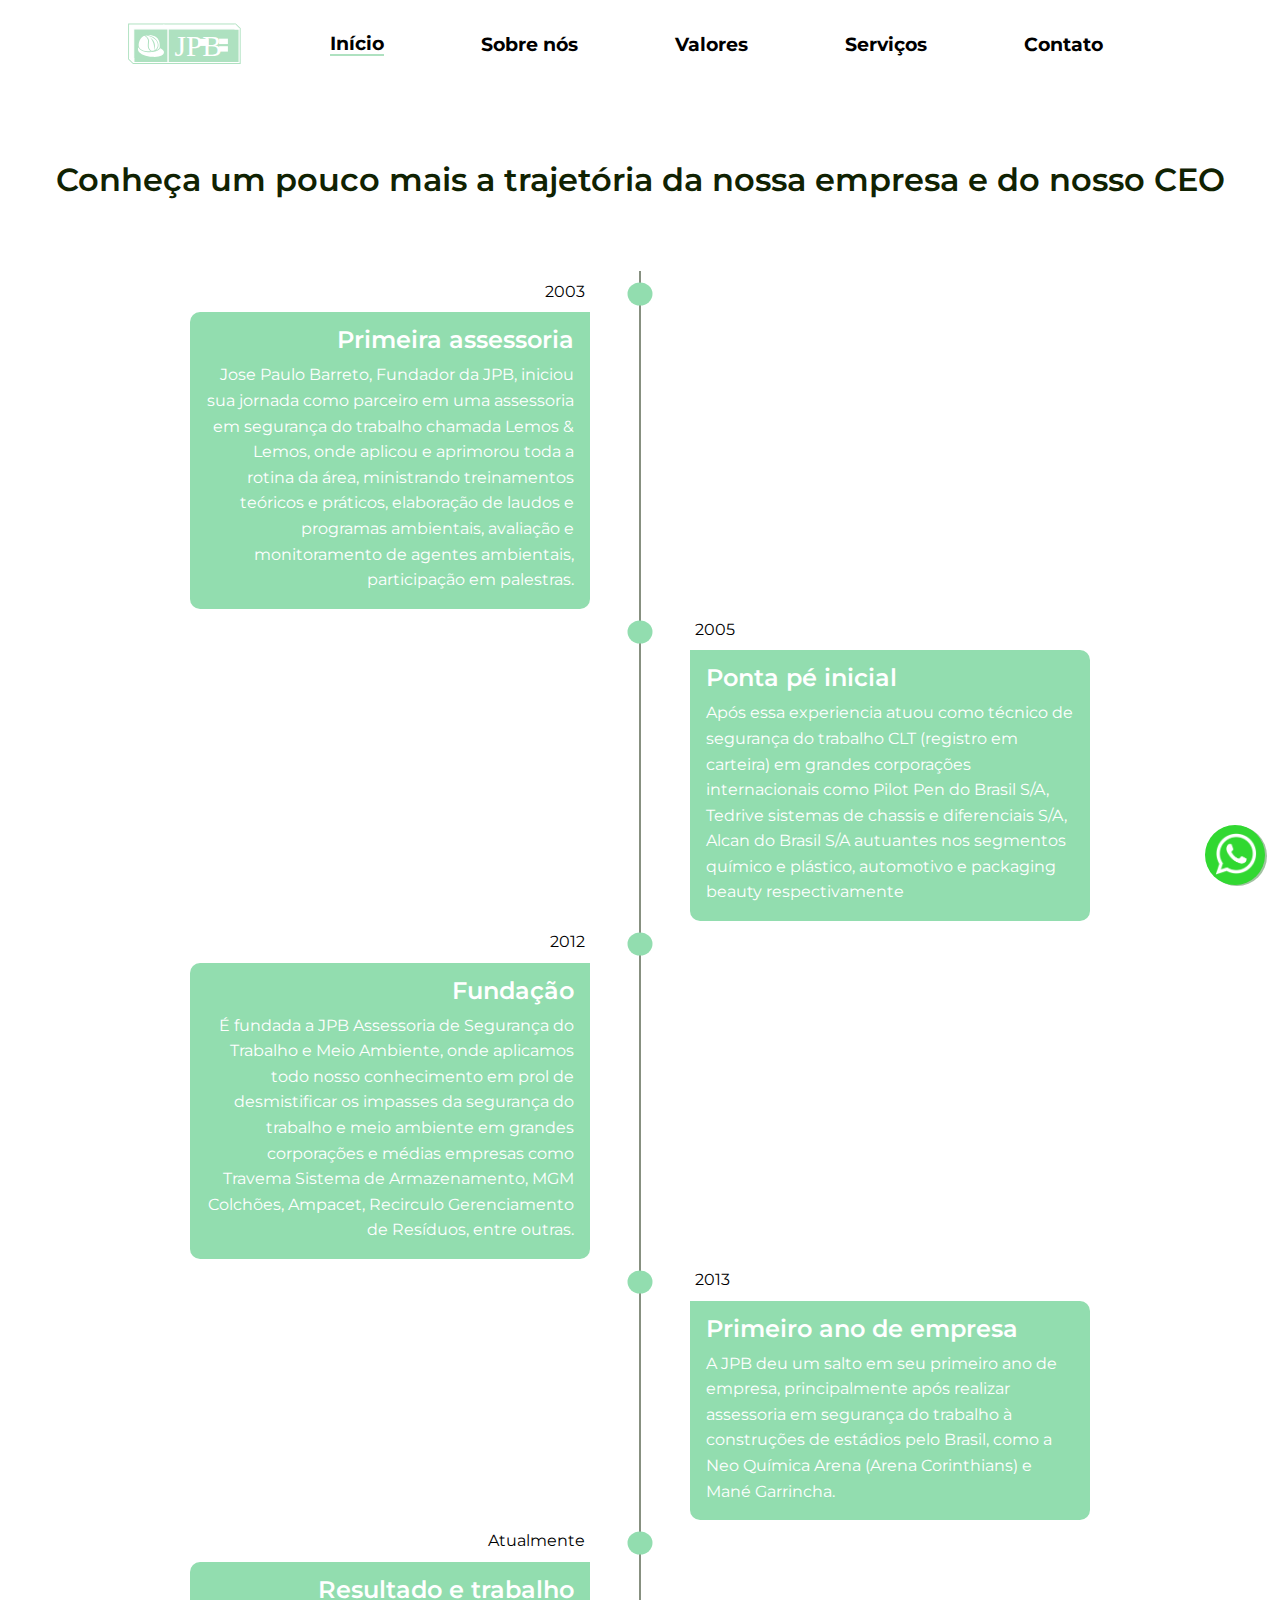
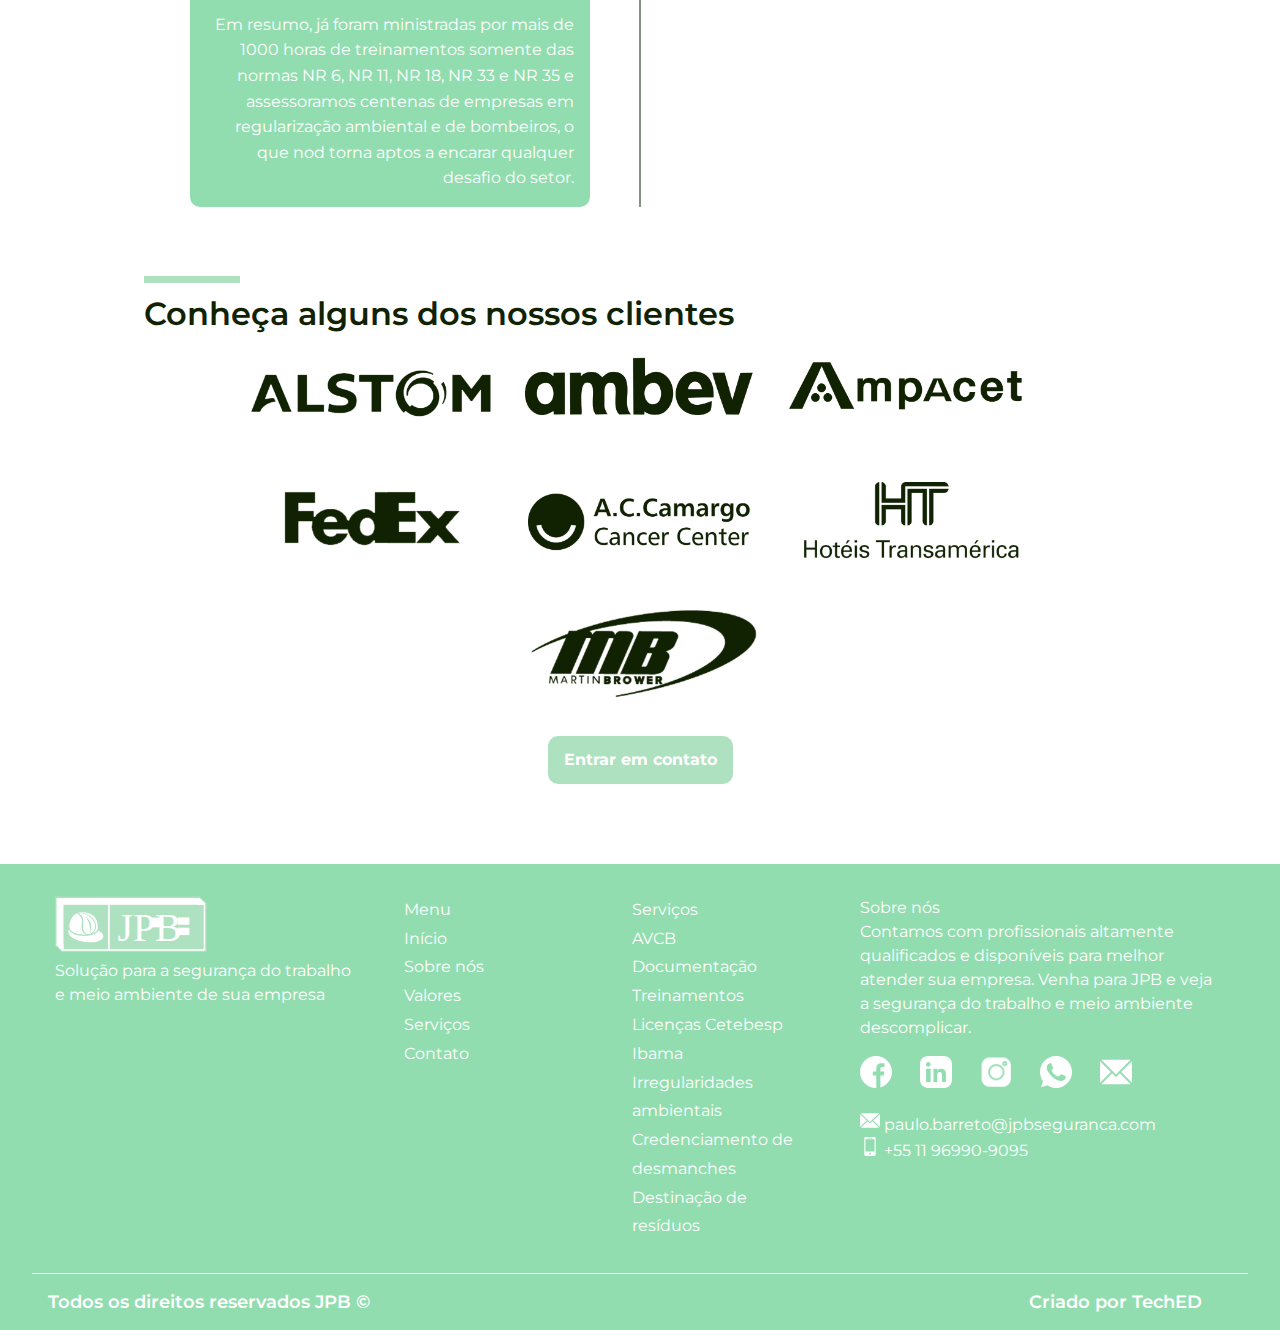
==== commit 19549ac0: "chore: ajuste de acessibilidade" ====
--- a/about-us.html
+++ b/about-us.html
@@ -28,8 +28,8 @@
 <body>
     <section class="home" id="home">
         <header class="home__header">
-            <a href="" class="menu__logo"><img src="./img/logo.svg" alt="" class="header__logo"/></a>
-            <img src="./img/icon/mobile/menu-mobile.svg" alt="" class="menu-mobile">
+            <a href="" class="menu__logo"><img src="./img/logo.svg" alt="Logo jpb" class="header__logo"/></a>
+            <img src="./img/icon/mobile/menu-mobile.svg" alt="menu" class="menu-mobile">
             <nav class="header__menu">
                 <ul class="menu__list">
                     <img src="./img/icon/mobile/close-mobile.svg" class="close-mobile" />
@@ -143,13 +143,13 @@
             <h2 class="title-pattern title-pattern--clients">Conheça alguns dos nossos clientes</h2>
 
             <section class="clients__container">
-                <img src="./img/clients-brand/altom.png" alt="" class="clients-brand">
-                <img src="./img/clients-brand/ambev.png" alt="" class="clients-brand">
-                <img src="./img/clients-brand/ampacet.png" alt="" class="clients-brand">
-                <img src="./img/clients-brand/feed-ex.png" alt="" class="clients-brand">
-                <img src="./img/clients-brand/hospital-acc.png" alt="" class="clients-brand">
-                <img src="./img/clients-brand/hoteis-transamerica.png" alt="" class="clients-brand">
-                <img src="./img/clients-brand/martim-brower.png" alt="" class="clients-brand">
+                <img src="./img/clients-brand/altom.png" alt="Empresa Altom" class="clients-brand">
+                <img src="./img/clients-brand/ambev.png" alt="Empresa Ambev" class="clients-brand">
+                <img src="./img/clients-brand/ampacet.png" alt="Empresa Ampacet" class="clients-brand">
+                <img src="./img/clients-brand/feed-ex.png" alt="Empresa Feed-ex" class="clients-brand">
+                <img src="./img/clients-brand/hospital-acc.png" alt="Hospital Acc" class="clients-brand">
+                <img src="./img/clients-brand/hoteis-transamerica.png" alt="Hoteis transamerica" class="clients-brand">
+                <img src="./img/clients-brand/martim-brower.png" alt="Empresa Martim Brower" class="clients-brand">
             </section>
 
 
@@ -161,7 +161,7 @@
             <section class="footer__content-menu">
 
                 <section class="content-menu__brand">
-                    <img src="./img/logo.svg" alt="" class="footer__logo"/>
+                    <img src="./img/logo.svg" alt="Logo jpb" class="footer__logo"/>
                     <p class="brand__description">Solução para a segurança do trabalho e meio ambiente de sua empresa
                     </p>
                     <section class="content-menu__maps">
@@ -229,30 +229,30 @@
 
                     <section class="info__container-social info__container-social--footer">
                         <a href="https://www.facebook.com/JPB-108617468153739" target="blank">
-                            <img src="./img/icon/contact/facebook.svg" alt="" class="social__icon social__icon--footer">
+                            <img src="./img/icon/contact/facebook.svg" alt="facebook" class="social__icon social__icon--footer">
                         </a>
                         <a href="https://www.linkedin.com/company/jpb-seguran%C3%A7a-do-trabalho/about/?viewAsMember=true" target="blank">
-                            <img src="./img/icon/contact/linkedin.svg" alt="" class="social__icon social__icon--footer">
+                            <img src="./img/icon/contact/linkedin.svg" alt="linkedin" class="social__icon social__icon--footer">
                         </a>
                         <a href="https://www.instagram.com/jpbseguranca/" target="blank">
-                            <img src="./img/icon/contact/instagram.svg" alt="" class="social__icon social__icon--footer">
+                            <img src="./img/icon/contact/instagram.svg" alt="instagram" class="social__icon social__icon--footer">
                         </a>
                         <a href="tel:+5511969909095">
-                            <img src="./img/icon/contact/whatsapp.svg" alt="" class="social__icon social__icon--footer">
+                            <img src="./img/icon/contact/whatsapp.svg" alt="whatsapp" class="social__icon social__icon--footer">
                         </a>
                         <a href="mailto:paulo.barreto@jpbseguranca.com" target="blank">
-                            <img src="./img/icon/contact/email.svg" alt="" class="social__icon social__icon--footer">
+                            <img src="./img/icon/contact/email.svg" alt="email" class="social__icon social__icon--footer">
                         </a>
                     </section>
                     <div class="links-written">
                         <a href="mailto:paulo.barreto@jpbseguranca.com">
-                            <img src="./img/icon/contact/email.svg" alt="" class="email-written-icon">
+                            <img src="./img/icon/contact/email.svg" alt="Ícone de email" class="email-written-icon">
                             <span>paulo.barreto@jpbseguranca.com</span>
                         </a>
                     </div>
                     <div class="links-written">
                         <a href="tel:+5511969909095" >
-                            <img src="./img/icon/contact/cell-phone.svg" alt="" class="phone-written-icon">
+                            <img src="./img/icon/contact/cell-phone.svg" alt="Ícone de telefone" class="phone-written-icon">
                             <span>+55 11 96990-9095</span>
                         </a>
                     </div>
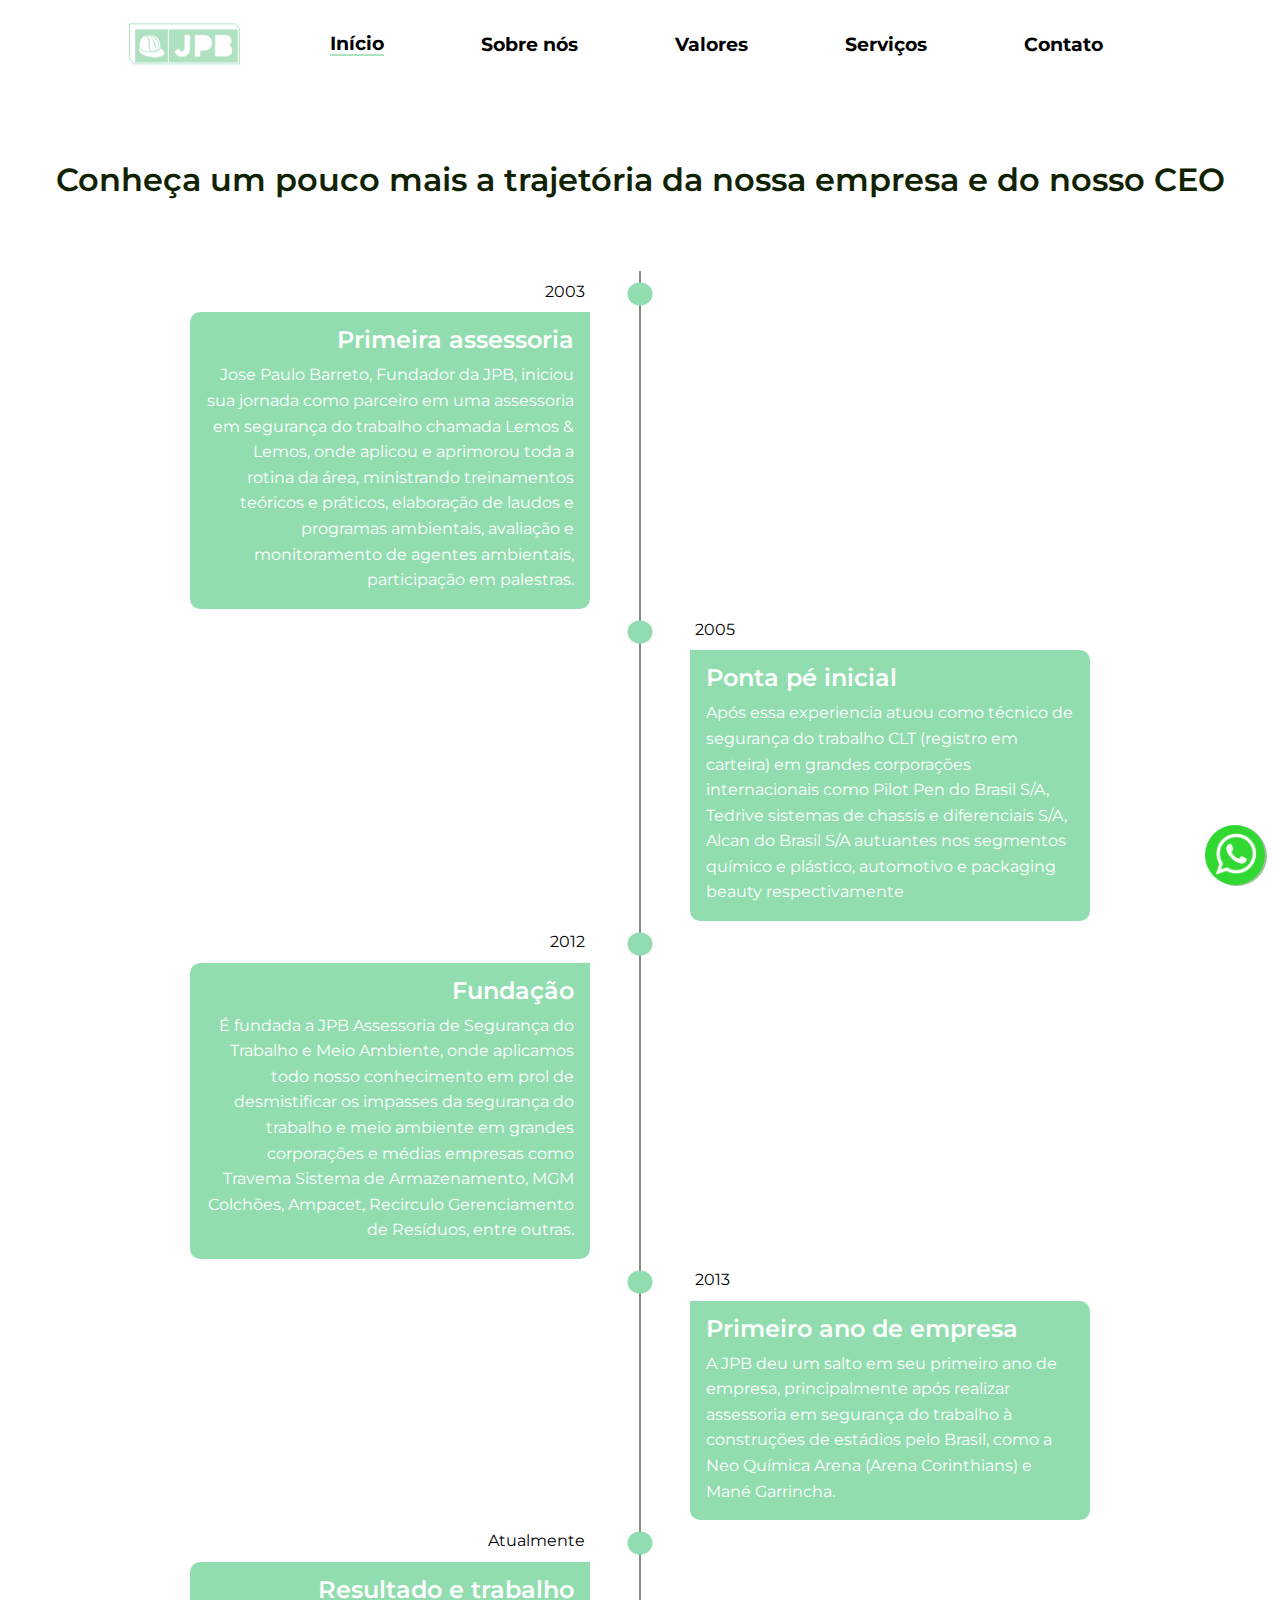
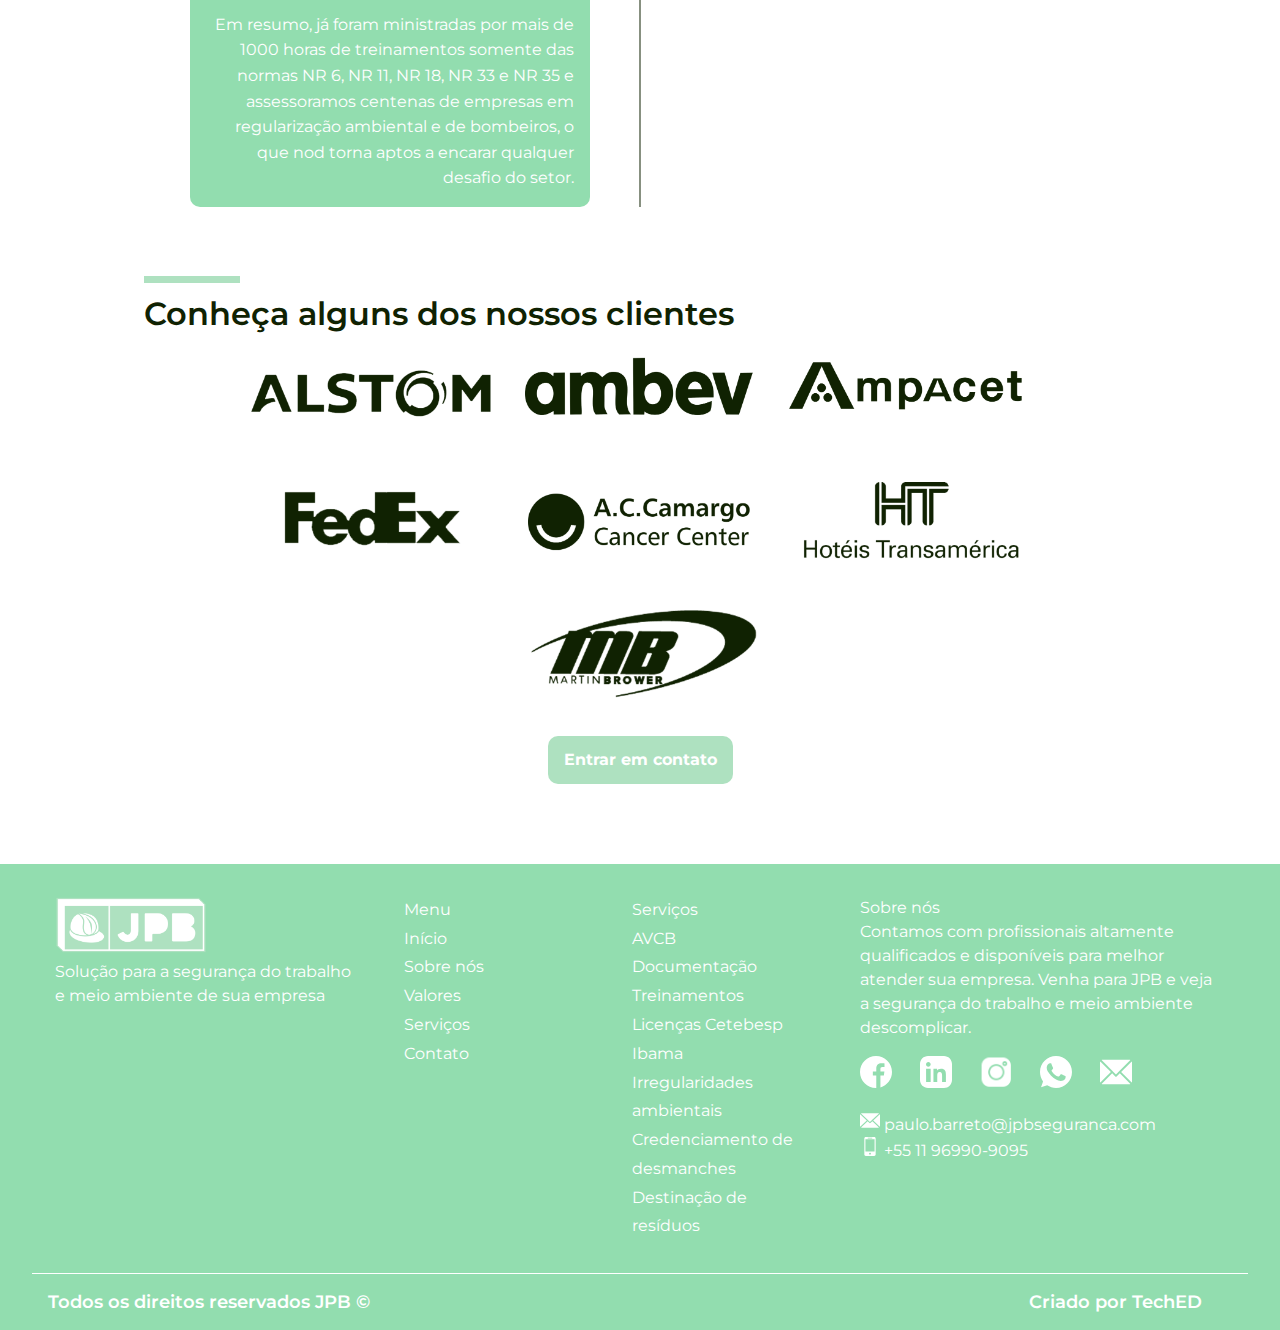
==== commit 6649e7f3: "favicon" ====
--- a/about-us.html
+++ b/about-us.html
@@ -2,6 +2,7 @@
 <html lang="pt-br">
 
 <head>
+    <link rel="icon" type="image/png" href="/img/favicon.png"/>
     <meta charset="UTF-8">
     <meta name="description"
         content="Segurança do Trabalho e Meio Ambiente é Com a JPB. Treinamentos, Lincenças da Cetesb (Prévia, Instalação, Operação e Dispensa), Ibama, Lei do Desmanche Entre Outros">
--- a/css/about-us/style.css
+++ b/css/about-us/style.css
@@ -1 +1,2 @@
-@import url("./timeline.css"); @import url("./clients.css");+@import url("./timeline.css");
+@import url("./clients.css");